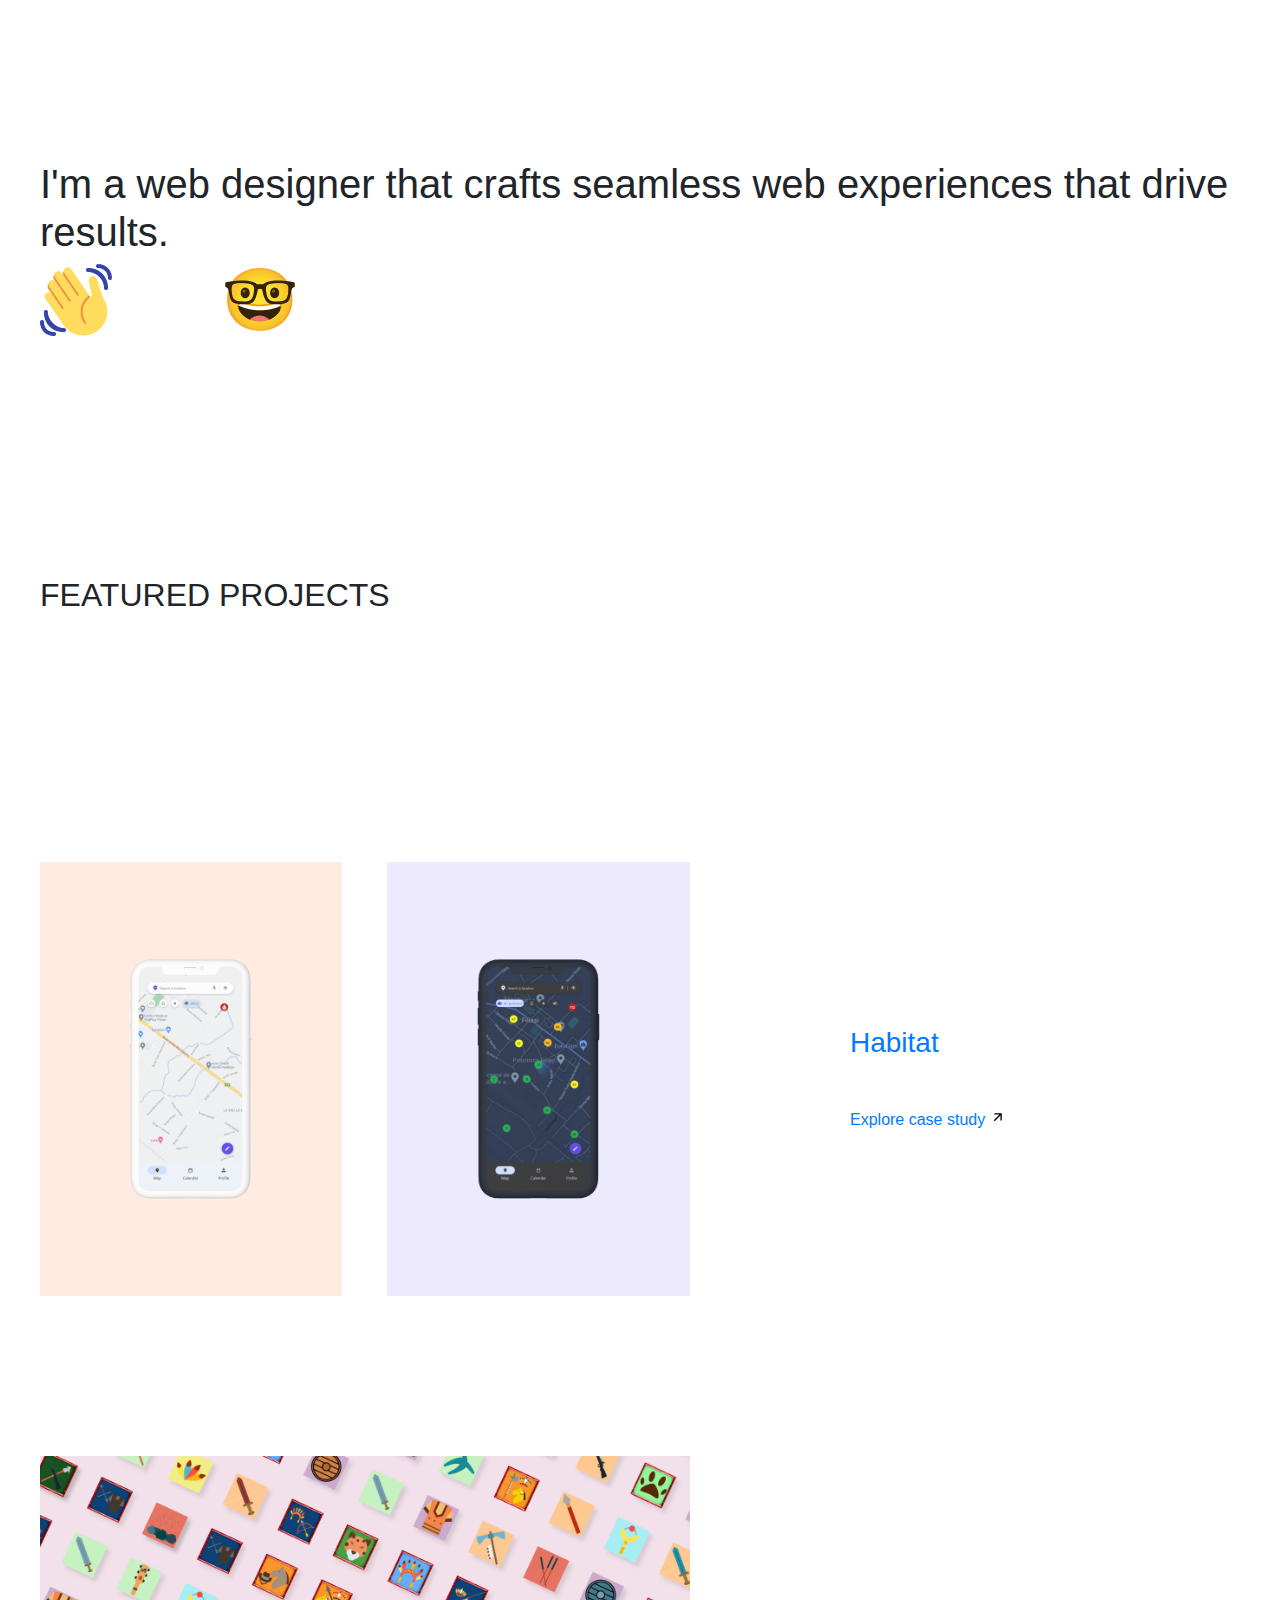
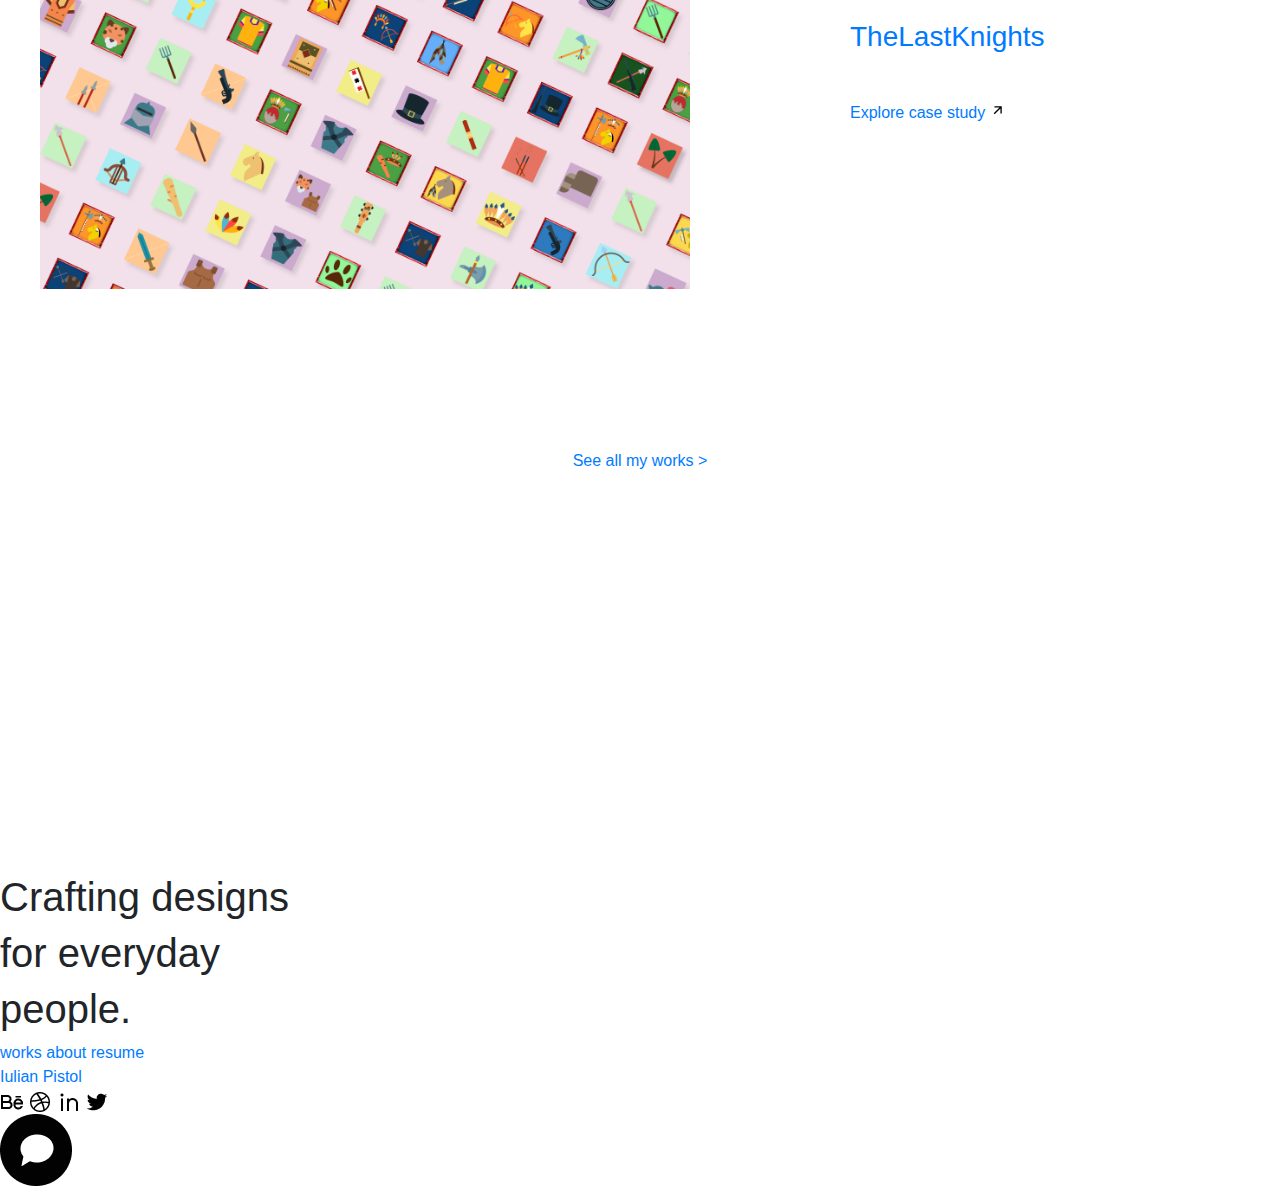
==== index.html @ 14c11fdb "Add files via upload" ====
<!DOCTYPE html>
<html lang="en" >
<head>
  <meta charset="UTF-8">
  <title>Iulian Pistol - Web Designer</title>
  <link rel="icon" type="image/x-icon" href="../assets/general/favicon.png"  alt="Iulian Pistol favicon logo">
  
  <link rel='stylesheet' href='https://cdnjs.cloudflare.com/ajax/libs/twitter-bootstrap/4.1.3/css/bootstrap.min.css'>
  <link rel='stylesheet' href='https://s3-us-west-2.amazonaws.com/s.cdpn.io/1462889/unicons.css'>
  <link rel="stylesheet" href="../css/index.css">
  <link rel="stylesheet" href="../css/style.css">
  <link rel="stylesheet" href="../css/intro.css">

  <link rel="stylesheet" href="../css/about.css">
  <link rel="stylesheet" href="../css/imgcursor.css">


  <style>
.index-featured-projects-section {
	display: flex;
	flex-direction: column;
	row-gap: 240px;
}

.index-featured-projects {
	display: flex;
	flex-direction: row;
	column-gap: 160px;

	align-items: center;
}

.index-featured-projects-title {
	display: flex !important;
	flex-direction: column;
	row-gap: 40px ;
    width: 600px;
    
}

.featured-flex-center {
    display: flex;
    flex-direction: column;
    row-gap: 160px;
    align-items: center;
    align-content: center;
}

.featured-img {
    max-width: 1000px;
    width: 100%;
    height: auto;
}


@media only screen and (max-width: 700px) {
    .index-featured-projects {
	display: flex;
	flex-direction: column-reverse;
	row-gap: 80px;
    align-items: center;
}

.index-featured-projects-title {
    width: 400px;
    
}

h1 {
        font-size: 56px;
    }
    
    h2 {
        font-size: 48px;
    }
} 

  </style>
</head>
<body>
<main>
    <section class="flex-center title-delay">

        <h1>I'm a web designer that crafts seamless web experiences that drive results.</h1>
    
        <img src="../assets/general/hello.png" alt="Hello emoticon">
    
        <!-- <a target="_blank" href="assets/general/iulian_pistol_cv.pdf" class="primary-button hover-target" style="margin-top: 40px;">Download my resume ></a> -->
    
    </section>   


<section class="index-featured-projects-section">
    <h2 class="reveal" style="margin-top: 80px;">FEATURED PROJECTS</h2>


    <div class="featured-flex-center">
                    <article class="reveal index-featured-projects">
                        <a href="../works/habitat.html" class="simple-button hover-target"><img class="featured-img" src="../assets/works/habitat/mockup-hands.png" alt="Habitat case study"></a>

                        <div class="index-featured-projects-title">
                            <a href="../works/habitat.html" class="simple-button hover-target">
                                <h3>Habitat</h3>
                                <!-- <p class="flex-row-center"><span>Branding</span><span>Mobile app design</span><span>Website design</span></p> -->
                            </a>
                            <a href="../works/habitat.html" class="flex-grid-button hover-target"><span>Explore case study</span> <svg width="16" height="16" viewBox="0 0 16 16" fill="none" xmlns="http://www.w3.org/2000/svg">
                                <path d="M10.4379 6.50478L4.70001 12.2427L3.7572 11.2999L9.49514 5.56197L4.43791 5.56197L4.43791 4.22884L11.7711 4.22884L11.7711 11.562L10.4379 11.562L10.4379 6.50478Z" fill="black"/>
                                </svg></a>
                        </div>

                    </article>

                    <article class="reveal index-featured-projects">
                        <a href="../works/tlk.html" class="simple-button hover-target"><img class="featured-img" src="../assets/works/tlk/icons.png" alt="TheLastKnights case study"></a>

                        <div class="index-featured-projects-title">
                            <a href="../works/tlk.html" class="simple-button hover-target">
                                <h3>TheLastKnights</h3>
                                <!-- <p class="flex-row-center"><span>Branding</span><span>Mobile app design</span><span>Website design</span></p> -->
                            </a>
                            <a href="../works/tlk.html" class="flex-grid-button hover-target"><span>Explore case study</span> <svg width="16" height="16" viewBox="0 0 16 16" fill="none" xmlns="http://www.w3.org/2000/svg">
                                <path d="M10.4379 6.50478L4.70001 12.2427L3.7572 11.2999L9.49514 5.56197L4.43791 5.56197L4.43791 4.22884L11.7711 4.22884L11.7711 11.562L10.4379 11.562L10.4379 6.50478Z" fill="black"/>
                                </svg></a>
                        </div>

                    </article>



                    <a href="works.html" class="primary-button hover-target">See all my works ></a>

    </div>            

</section>







</main>


	<!-- Intro Animation
	================================================== -->
	<div class="intro">
		<div class="intro-text">
            <h1 class="hide">
                <span class="text">Crafting designs</span>
              </h1>
              <h1 class="hide">
                <span class="text">for everyday</span>
              </h1>
              <h1 class="hide">
                <span class="text">people.</span>
              </h1>
		</div>
	  </div>
	  <div class="slider"></div>
		
	<!-- Page cursor
	================================================== -->
	
	<div class='cursor' id="cursor"></div>
	<div class='cursor2' id="cursor2"></div>
	<div class='cursor3' id="cursor3"></div> 
		
	<!-- Right Navigation
	================================================== -->
	<div class="right-navigation hover-target nav-delay">
		<a href="works.html" class="menu-item hover-target">works</a>
		<a href="about.html" class="menu-item hover-target">about</a>
		<a target="_blank" href="assets/general/iulian_pistol_cv.pdf" class="menu-item hover-target">resume</a>
	</div>

	<!-- <a href="https://front.codes" class="right-navigation hover-target" target="_blank"><img src="https://assets.codepen.io/1462889/fcy.png" alt=""></a> -->

	<!-- Logo
	================================================== -->
	<a href="index.html" class="left-logo hover-target logo-delay">Iulian Pistol</a>

	<!-- Social media icons
	================================================== -->

	<div class="bottom-left social-media socials-delay">
		<a target="_blank" href="https://www.behance.net/iulian-pistol" class="socials hover-target"><img src="assets/general/icons/behance.png" alt="Behance social media"></a>
		<a target="_blank" href="https://dribbble.com/Amnael" class="socials hover-target"><img src="assets/general/icons/dribbble.png" alt="Dribble social media"></a>
		<a target="_blank" href="https://www.linkedin.com/in/iulian-pistol-846741130" class="socials hover-target"><img src="assets/general/icons/linkedin.png" alt="Linkedin social media"></a>
		<a target="_blank" href="https://twitter.com/iulianpistol" class="socials hover-target"><img src="assets/general/icons/twitter.png" alt="Twitter social media"></a>
	</div>
			
	<!-- Contact icon
	================================================== -->
	
	<div class="bottom-right contact-delay">								
			<a target="_blank" href="mailto:pistol.iulian2@gmail.com" class="hover-target"><img src="assets/general/icons/contactbubble.png" alt="Contact me"></a>
	</div>
<!-- Slider JS -->
  <script src='https://cdnjs.cloudflare.com/ajax/libs/jquery/3.3.1/jquery.min.js'></script>
  <script  src="./js/slider.js"></script>

<!-- Intro Animation JS -->
  <script
  src="https://cdnjs.cloudflare.com/ajax/libs/gsap/3.5.1/gsap.min.js"
  integrity="sha512-IQLehpLoVS4fNzl7IfH8Iowfm5+RiMGtHykgZJl9AWMgqx0AmJ6cRWcB+GaGVtIsnC4voMfm8f2vwtY+6oPjpQ=="
  crossorigin="anonymous"></script>
<script src="./js/intro.js"></script>

<script src="./js/imgcursor.js"></script>

</body>
</html>
---- css/about.css ----
/* About page */
main {
    display: flex;
    flex-direction: column;
    row-gap: 160px;
    margin: 160px 40px;
    padding-bottom: 240px;
}



.flex-col-left {
    display: flex;
    flex-direction: row;
    column-gap: 360px;
    align-items: flex-start;
}

.flex-grid-col {
    display: flex;
    flex-direction: column;
    row-gap: 80px;

    max-width: 650px;
}

.flex-subgrid {
    display: flex;
    flex-direction: column;
    row-gap: 40px;
}

.flex-sub-subgrid {
    display: flex;
    flex-direction: row;
    column-gap: 40px;
}

.flex-row-left {
    display: flex;
    flex-direction: column;
    row-gap: 80px;
}


/* Training */

hr {
    color: var(--grey);
    width: 100%;
}


.hover-class:hover {
    padding-left: 40px;
    padding-right: 40px;

}

.flex-row-arrow{
    display: flex;
    flex-direction: row;
    justify-content: space-between;
    align-items: center;
    cursor: pointer;
}

.flex-col-24{
    display: flex;
    flex-direction: column;
    row-gap: 24px;
}


h2 {
    margin-left: 0;
}

.grey-text {
    color: #7B797B;
    font-size: 24px;
}


h5 {
    font-size: 32px;
    line-height: 8px;
}

.work-category {
    font-family: 'GTCineTypeRegular', sans-serif;
    font-size: 12px;
    line-height: 8px;
}



@media only screen and (max-width: 600px) {
    .flex-col-left {
        display: flex;
        flex-direction: column;
        row-gap: 160px;
    }
}
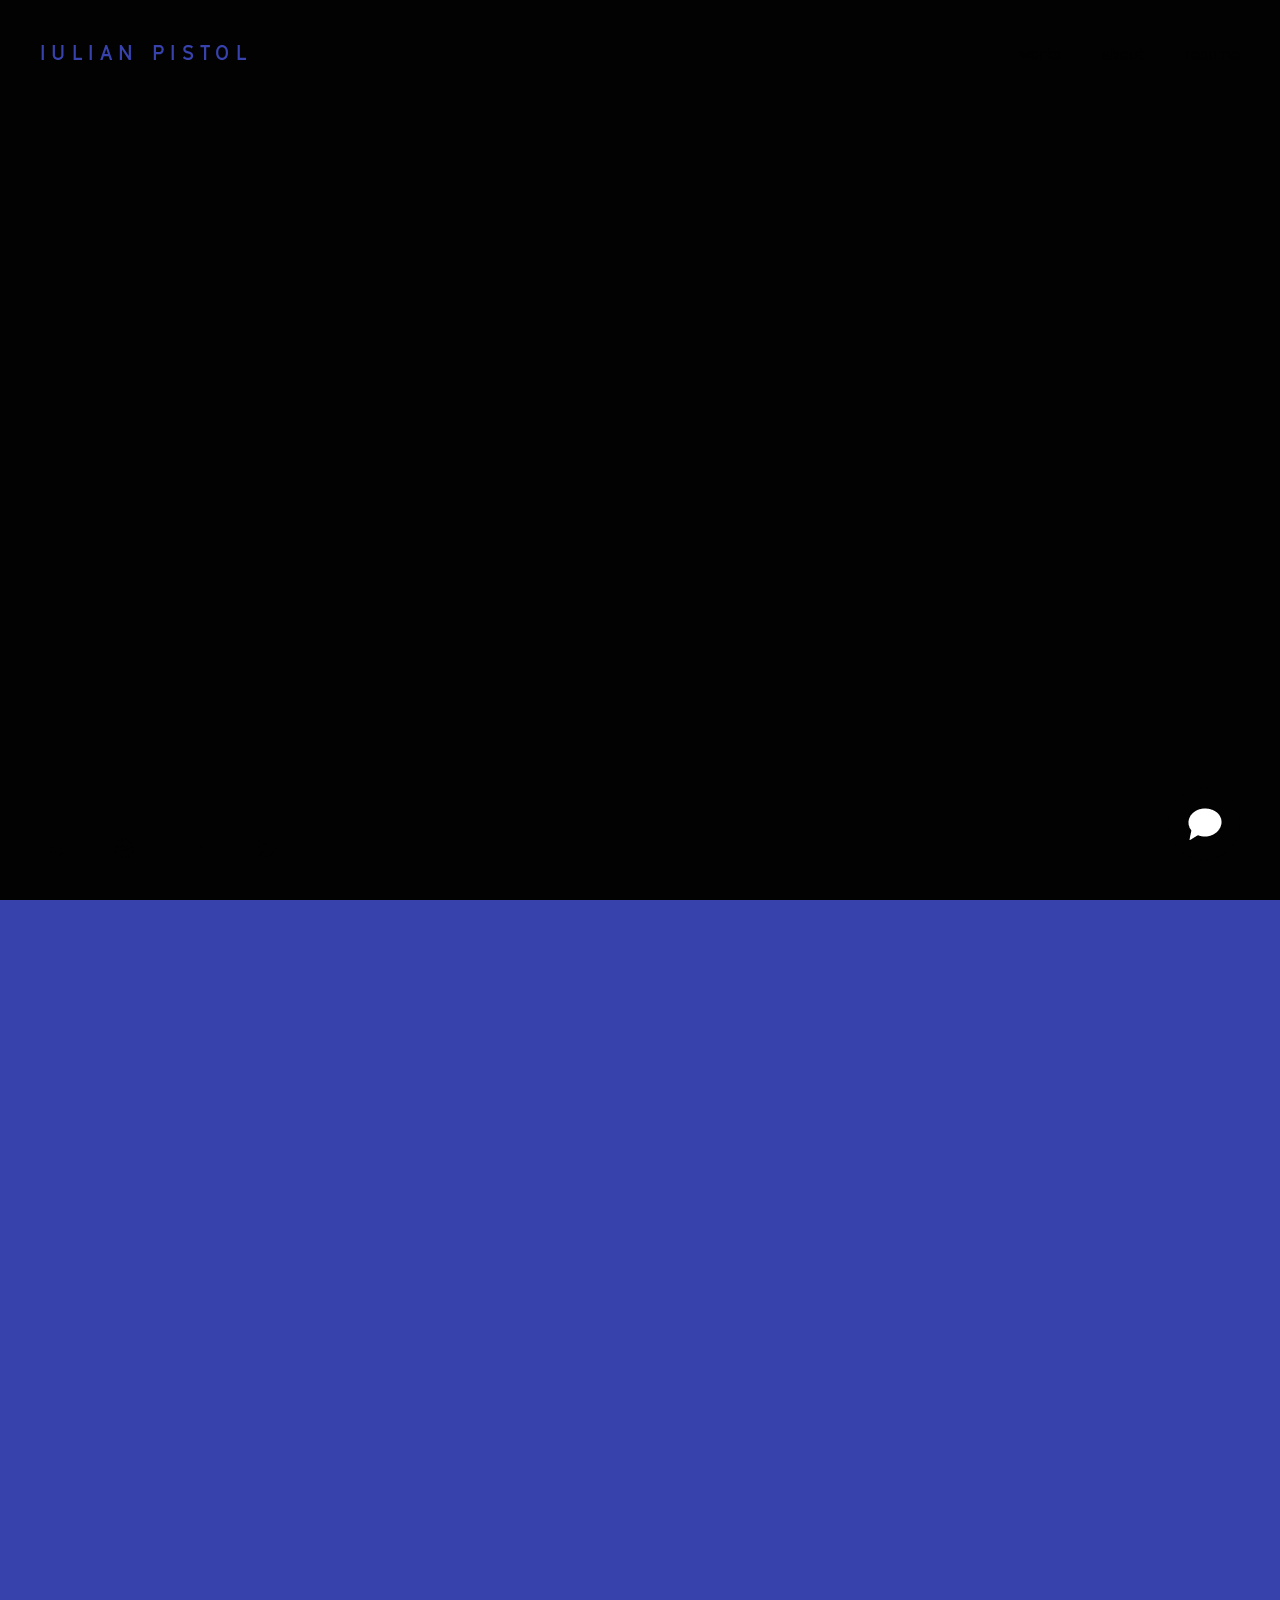
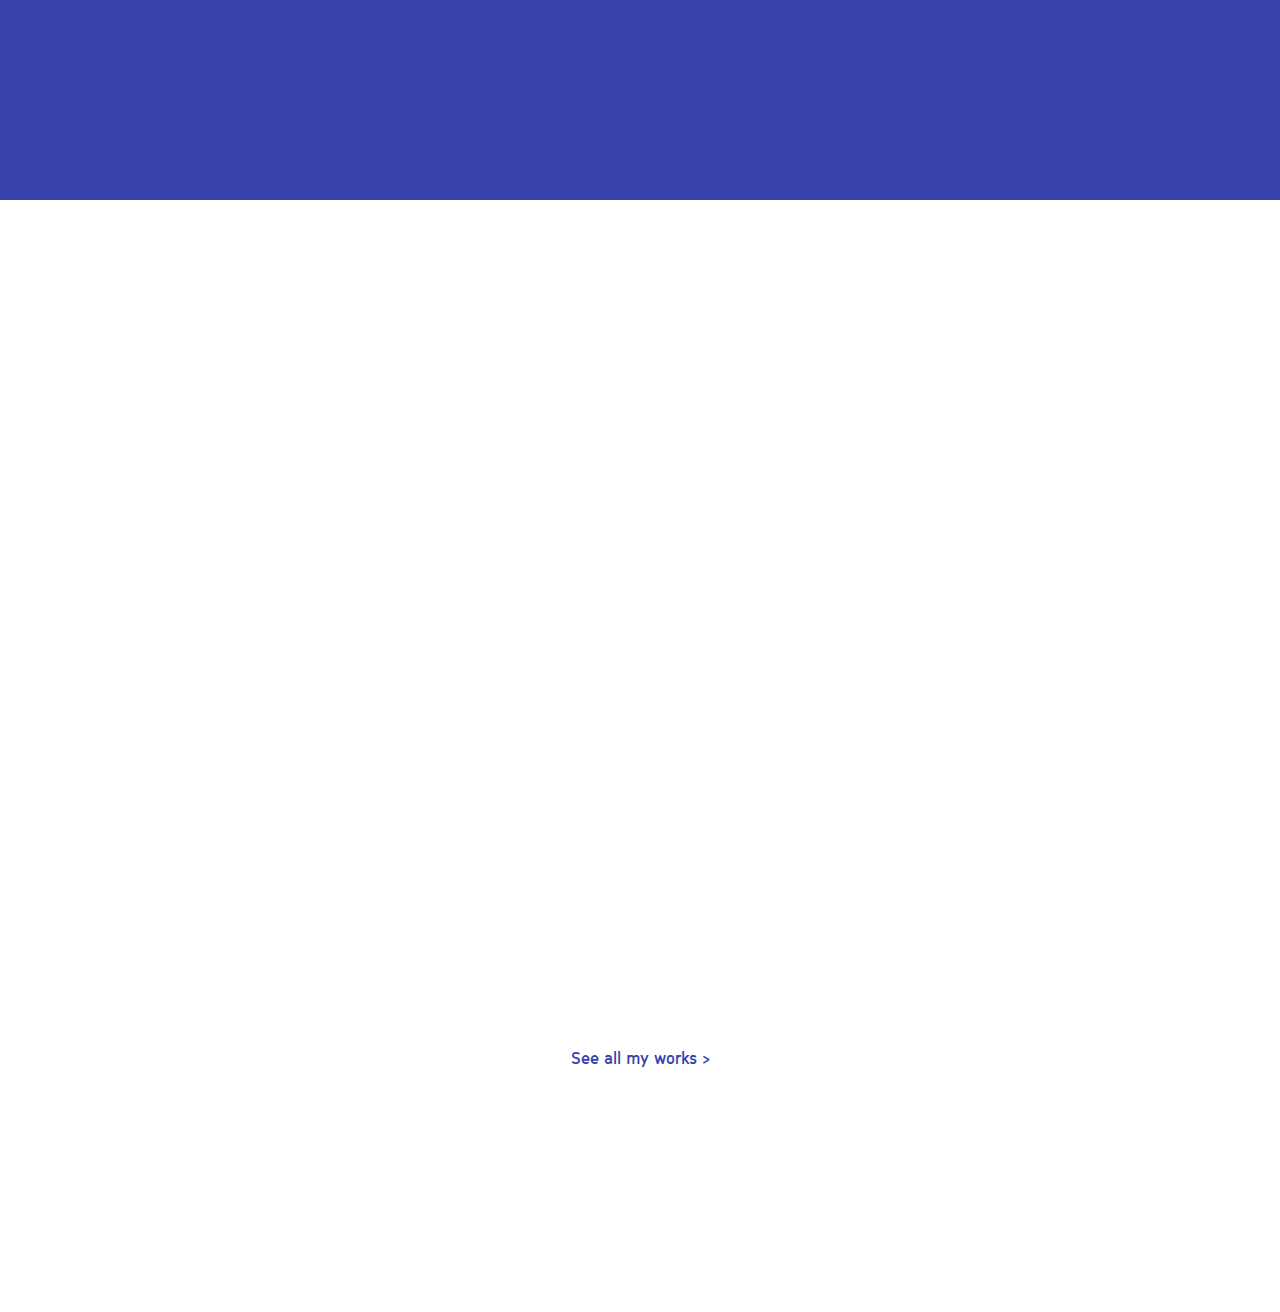
==== commit 13bb3b2c: "Add files via upload" ====
--- a/index.html
+++ b/index.html
@@ -16,6 +16,43 @@
 
 
   <style>
+
+
+@media (min-width: 300px) and (max-width: 700px) {
+
+.index-featured-projects {
+    display: flex;
+    flex-direction: column-reverse !important;
+    row-gap: 80px !important;
+    align-items: center;
+}
+
+.index-featured-projects-title {
+    width: auto;   
+}
+
+h1 {
+    font-size: 56px;
+}
+    
+h2 {
+        font-size: 48px;
+} 
+
+.switchup {
+    display: flex;
+    flex-direction: column-reverse !important;
+    row-gap: 80px !important;
+    align-items: center;
+}
+
+}
+
+
+
+
+
+
 .index-featured-projects-section {
 	display: flex;
 	flex-direction: column;
@@ -34,7 +71,7 @@
 	display: flex !important;
 	flex-direction: column;
 	row-gap: 40px ;
-    width: 600px;
+    max-width: 600px;
     
 }
 
@@ -53,27 +90,7 @@
 }
 
 
-@media only screen and (max-width: 700px) {
-    .index-featured-projects {
-	display: flex;
-	flex-direction: column-reverse;
-	row-gap: 80px;
-    align-items: center;
-}
-
-.index-featured-projects-title {
-    width: 400px;
-    
-}
-
-h1 {
-        font-size: 56px;
-    }
-    
-    h2 {
-        font-size: 48px;
-    }
-} 
+ 
 
   </style>
 </head>
@@ -95,7 +112,7 @@
 
 
     <div class="featured-flex-center">
-                    <article class="reveal index-featured-projects">
+                    <article class="reveal index-featured-projects switchup">
                         <a href="../works/habitat.html" class="simple-button hover-target"><img class="featured-img" src="../assets/works/habitat/mockup-hands.png" alt="Habitat case study"></a>
 
                         <div class="index-featured-projects-title">
@@ -110,12 +127,12 @@
 
                     </article>
 
-                    <article class="reveal index-featured-projects">
+                    <article class="reveal index-featured-projects switchup">
                         <a href="../works/tlk.html" class="simple-button hover-target"><img class="featured-img" src="../assets/works/tlk/icons.png" alt="TheLastKnights case study"></a>
 
                         <div class="index-featured-projects-title">
                             <a href="../works/tlk.html" class="simple-button hover-target">
-                                <h3>TheLastKnights</h3>
+                                <h3>The Last Knights</h3>
                                 <!-- <p class="flex-row-center"><span>Branding</span><span>Mobile app design</span><span>Website design</span></p> -->
                             </a>
                             <a href="../works/tlk.html" class="flex-grid-button hover-target"><span>Explore case study</span> <svg width="16" height="16" viewBox="0 0 16 16" fill="none" xmlns="http://www.w3.org/2000/svg">
@@ -187,7 +204,7 @@
 		<a target="_blank" href="https://www.behance.net/iulian-pistol" class="socials hover-target"><img src="assets/general/icons/behance.png" alt="Behance social media"></a>
 		<a target="_blank" href="https://dribbble.com/Amnael" class="socials hover-target"><img src="assets/general/icons/dribbble.png" alt="Dribble social media"></a>
 		<a target="_blank" href="https://www.linkedin.com/in/iulian-pistol-846741130" class="socials hover-target"><img src="assets/general/icons/linkedin.png" alt="Linkedin social media"></a>
-		<a target="_blank" href="https://twitter.com/iulianpistol" class="socials hover-target"><img src="assets/general/icons/twitter.png" alt="Twitter social media"></a>
+		<a target="_blank" href="https://twitter.com/pistol-iulian" class="socials hover-target"><img src="assets/general/icons/twitter.png" alt="Twitter social media"></a>
 	</div>
 			
 	<!-- Contact icon
@@ -205,6 +222,7 @@
   src="https://cdnjs.cloudflare.com/ajax/libs/gsap/3.5.1/gsap.min.js"
   integrity="sha512-IQLehpLoVS4fNzl7IfH8Iowfm5+RiMGtHykgZJl9AWMgqx0AmJ6cRWcB+GaGVtIsnC4voMfm8f2vwtY+6oPjpQ=="
   crossorigin="anonymous"></script>
+  
 <script src="./js/intro.js"></script>
 
 <script src="./js/imgcursor.js"></script>
--- a/css/index.css
+++ b/css/index.css
@@ -0,0 +1,543 @@
+:root {
+	--white: #ffffff;
+	--black: #020202;
+	--blue: #3742AD;
+	/* --grey: #d3cccc; */
+	--grey: #f2f2f2;
+
+	--dark-blue: #5d5d61;
+	--dark-light: #424455;
+	--red: #da2c4d;
+	--yellow: #f8ab37;
+}
+
+@font-face {
+	font-family: GTCineTypeBold;
+	src: url(../assets/font/GT-Cinetype-Bold.ttf);
+}
+
+@font-face {
+	font-family: GTCineTypeRegular;
+	src: url(../assets/font/GT-Cinetype-Regular.ttf);
+}
+
+@font-face {
+	font-family: TIMMONSNY;
+	src: url(../assets/font/TIMMONSNY.ttf);
+}
+
+/* #Primary
+================================================== */
+
+body{
+	width: 100%;
+	height: 100vh;
+	background: var(--white);
+	color: var(--black);
+	overflow-x: hidden;
+    font-family: 'GTCineTypeBold', sans-serif;
+	font-size: 16px;
+	line-height: 28px;
+	-webkit-transition: all 300ms linear;
+	transition: all 300ms linear; 
+}
+
+p{
+	font-size: 16px;
+	line-height: 28px;
+	-webkit-transition: all 300ms linear;
+	transition: all 300ms linear; 
+}
+
+a {
+	color: var(--black);
+	text-decoration: none;
+	font-family: 'GTCineTypeBold', sans-serif;
+}
+
+a:hover {
+	text-decoration: none;
+	color: var(--black);
+}
+::selection {
+	color: var(--white);
+	background-color: var(--black);
+}
+::-moz-selection {
+	color: var(--white);
+	background-color: var(--black);
+}
+mark{
+	color: var(--white);
+	background-color: var(--black);
+}
+.color-yellow {
+    color: var(--yellow);
+}
+.size-18{
+    font-size: 18px;
+}
+.opacity-40{
+	opacity: 0.4;
+}
+.opacity-60{
+	opacity: 0.6;
+}
+.section {
+    position: relative;
+	width: 100%;
+	display: block;
+	z-index: 30 !important;
+}
+.over-hide {
+    overflow: hidden;
+}
+.padding-top-bottom {
+	padding-top: 90px;
+	padding-bottom: 90px;
+}
+.hero-center-section{
+	position: fixed;
+	top: 50%;
+	left: 0;
+	width: 100%;
+	z-index: 10;
+	transform: translateY(-50%);
+	opacity: 0;
+	-webkit-transition: all 300ms linear;
+	transition: all 300ms linear; 
+}
+.hero-center-section.show{
+	opacity: 1;
+}
+.hero-center-section .left-text{
+	position: absolute;
+	top: -50%;
+	left: 40px !important;
+	height: 200%;
+	z-index: 1;
+	text-align: center;    
+	-webkit-writing-mode: vertical-lr;
+	writing-mode: vertical-lr;
+	font-size: 16px;
+	line-height: 1;
+	color: var(--black);
+	line-height: 1;
+	-webkit-transition: all 300ms linear;
+	transition: all 300ms linear; 
+}
+.hero-center-section.show .left-text{
+	left: 0;
+}
+
+.z-bigger {
+	z-index: 30 !important;
+}
+
+.img-wrap {
+	position: relative;
+	width: 100%;
+	overflow: hidden;
+	border-radius: 4px;
+	box-shadow: 0 3px 5px rgba(0, 0, 0, 0.02);
+	display: block;
+	transform: scale(1.03);
+	-webkit-transition: all 300ms linear;
+	transition: all 300ms linear; 
+}
+.hero-center-section.show .img-wrap{
+	transform: scale(1);
+}
+.img-wrap img {
+	width: 100%;
+	height: auto;
+	display: block;
+}
+
+/* #Cursor
+================================================== */
+.cursor,
+.cursor2,
+.cursor3{
+	position: fixed;
+	border-radius: 50%;	
+	transform: translateX(-50%) translateY(-50%);
+	pointer-events: none;
+	left: -100px;
+	top: 50%;
+	mix-blend-mode: difference;
+	-webkit-transition: all 300ms linear;
+	transition: all 300ms linear; 
+	z-index: 9999999;
+}
+.cursor{
+	background-color: var(--white);
+	height: 0;
+	width: 0;
+	z-index: 9999999;
+}
+.cursor2,.cursor3{
+	height: 36px;
+	width: 36px;
+	z-index:99998;
+	-webkit-transition:all 0.3s ease-out;
+	transition:all 0.3s ease-out
+}
+.cursor2.hover,
+.cursor3.hover{
+	-webkit-transform:scale(2) translateX(-25%) translateY(-25%);
+	transform:scale(2) translateX(-25%) translateY(-25%);
+	border:noneș
+}
+.cursor2{
+	border: 2px solid var(--white);
+	box-shadow: 0 0 12px rgba(255, 255, 255, 0.2);
+}
+.cursor2.hover{
+	background: rgba(255,255,255,1);
+	box-shadow: 0 0 0 rgba(255, 255, 255, 0.2);
+}
+
+.left-logo {
+	position: fixed;
+    top: 40px;
+    left: 40px;
+    z-index: 20000;
+    cursor: pointer;
+	font-size: 20px;
+	line-height: 24px;
+	text-transform: uppercase;
+	line-height: 24px;
+	letter-spacing: 0.32em;
+	color: var(--blue);
+
+	z-index: 10000;
+}
+
+.left-logo:hover {
+	color: var(--black);
+}
+
+.right-navigation {
+	position: fixed;
+    top: 40px;
+    right: 40px;
+    z-index: 30000;
+    cursor: pointer;
+    color: var(--white);
+
+	display: flex;
+	flex-direction: row;
+	column-gap: 40px;
+}
+
+
+/* .right-navigation img{
+	width: 100%;
+	height: auto;
+	display: block;
+} */
+
+
+.slide-buttons{
+	position: relative;
+	padding: 0;
+	margin: 0 auto;
+	text-align: center;
+ 	 width: 750px;
+  	max-width: 100%;
+	padding-left: 20px;
+	padding-right: 20px;
+	list-style: none;
+}
+.slide-buttons li{
+	position: relative;
+	padding: 0;
+	margin: 0 auto;
+	text-align: center;
+	margin: 60px 0;
+	display: block;
+	list-style: none;
+	-webkit-transition: all 300ms linear;
+	transition: all 300ms linear; 
+}
+.slide-buttons li a{
+	position: relative;
+	display: inline-block;
+	font-weight: 900;
+	font-size: 88px;
+	line-height: 1;
+	text-transform: uppercase;
+	-webkit-text-stroke: 2px var(--black);
+    text-stroke: 2px var(--black);
+    -webkit-text-fill-color: transparent;
+    text-fill-color: transparent;
+    color: transparent;
+	opacity: 0.3;
+	-webkit-transition: all 300ms linear;
+	transition: all 300ms linear; 
+}
+.slide-buttons li.active a{
+	opacity: 1;
+}
+.slide-buttons li a:hover{
+	text-decoration: none;
+}
+.slide-buttons li a:focus,
+.slide-buttons li a:active{
+	border: none;
+	outline: none;
+	box-shadow: none;
+}
+.slide-buttons li a::before {
+	position: absolute;
+	top: 0;
+	left: 0;
+	font-weight: 900;
+	font-size: 88px;
+	line-height: 1;
+	overflow: hidden;
+	text-transform: uppercase;
+	padding: 0;
+	max-height: 0;
+	-webkit-text-stroke: transparent;
+    text-stroke: transparent;
+    -webkit-text-fill-color: var(--black);
+    text-fill-color: var(--black);
+	color: var(--white);
+	content: attr(data-hover);
+	-webkit-transition: max-height 0.4s;
+	-moz-transition: max-height 0.4s;
+	transition: max-height 0.4s;
+}
+.slide-buttons li.active a::before,
+.slide-buttons li a:active::before,
+.slide-buttons li a:focus::before {
+	max-height: 100%;
+}
+
+.bottom-left{
+	position: fixed;
+	bottom: 40px;
+	left: 40px;
+	z-index: 1000;
+}
+
+.social-media {
+	display: flex;
+	flex-direction: row;
+	column-gap: 48px;
+}
+
+.bottom-right{
+	position: fixed;
+	bottom: 40px;
+	right: 40px;
+	z-index: 1000;
+}
+.switch,
+.circle {
+	-webkit-transition: all 300ms linear;
+	transition: all 300ms linear; 
+} 
+.switch {
+	width: 80px;
+	height: 4px;
+	border-radius: 27px;
+	background-image: linear-gradient(298deg, var(--red), var(--yellow));
+	position: relative;
+	display: block;
+	margin: 0 auto;
+	text-align: center;
+	opacity: 1;
+	transform: translate(0);
+    transition: all 300ms linear;
+    transition-delay: 1900ms;
+}
+.circle {
+	cursor: pointer;
+	position: absolute;
+	top: 50%;
+	transform: translateY(-50%);
+	left: 0;
+	width: 40px;
+	height: 40px;
+	border-radius: 50%;
+	background: var(--dark-light);
+	box-shadow: 0 4px 4px rgba(26,53,71,0.25), 0 0 0 1px rgba(26,53,71,0.07);
+}
+.circle:hover {
+	box-shadow: 0 8px 8px rgba(26,53,71,0.25), 0 0 0 1px rgba(26,53,71,0.07);
+}
+.circle:before {
+	position: absolute;
+	font-family: 'unicons';
+	content: '\eac1';
+	top: 0;
+	left: 0;
+	z-index: 2;
+	font-size: 20px;
+	line-height: 40px;
+	text-align: center;
+	width: 100%;
+	height: 40px;
+	opacity: 1;
+	color: var(--grey);
+	-webkit-transition: all 300ms linear;
+	transition: all 300ms linear; 
+}
+.circle:after {
+	position: absolute;
+	font-family: 'unicons';
+	content: '\eb8f';
+	top: 0;
+	left: 0;
+	z-index: 2;
+	font-size: 20px;
+	line-height: 40px;
+	text-align: center;
+	width: 100%;
+	height: 40px;
+	color: var(--yellow);
+	opacity: 0;
+	-webkit-transition: all 300ms linear;
+	transition: all 300ms linear; 
+}
+.switched {
+}
+.switched .circle {
+	left: 40px;
+	box-shadow: 0 4px 4px rgba(26,53,71,0.25), 0 0 0 1px rgba(26,53,71,0.07);
+	background: var(--dark);
+}
+.switched .circle:hover {
+	box-shadow: 0 8px 8px rgba(26,53,71,0.25), 0 0 0 1px rgba(26,53,71,0.07);
+}
+.switched .circle:before {
+	opacity: 0;
+}
+.switched .circle:after {
+	opacity: 1;
+}
+body.light{
+	background: var(--white);
+}
+body.light p{
+	color: var(--dark-blue);
+}
+body.light h3{
+	color: var(--dark);
+}
+body.light .cursor,
+body.light .cursor2,
+body.light .cursor3{
+	mix-blend-mode: difference;
+	z-index: 9999999 !important;
+}
+body.light .cursor.hover,
+body.light .cursor2.hover,
+body.light .cursor3.hover{
+}
+body.light .cursor{
+	background-color: var(--blue);
+}
+body.light .cursor2{
+	height: 16px;
+	width: 16px;
+	background-color: var(--blue);
+	box-shadow: 0 0 12px rgba(0, 0, 0, 0.2);
+	mix-blend-mode: difference;
+	border-color: transparent;
+}
+body.light .cursor.hover,
+body.light .cursor2.hover,
+body.light .cursor3.hover{
+	opacity: 0;
+}
+body.light .cursor2.hover{
+	background: var(--blue);
+	box-shadow: 0 0 0 rgba(0, 0, 0, 0.2);
+}
+body.light .slide-buttons li a{
+	-webkit-text-stroke: 2px var(--dark-blue);
+    text-stroke: 2px var(--dark-blue);
+    -webkit-text-fill-color: transparent;
+    text-fill-color: transparent;
+    color: transparent;
+	opacity: 1;
+}
+body.light .slide-buttons li a::before {
+	-webkit-text-stroke: transparent;
+    text-stroke: transparent;
+    -webkit-text-fill-color: var(--dark-blue);
+    text-fill-color: var(--dark-blue);
+	color: var(--dark-blue);
+}
+/* body.light .hero-center-section.show{
+	margit-top: 0;
+	opacity: 0.9;
+} */
+body.light .hero-center-section .left-text{
+    color: rgba(0,0,0,.16);
+    background: linear-gradient(90deg, rgba(0,0,0,0), rgba(0,0,0,0.16)); 
+    -webkit-background-clip: text;
+    -webkit-text-fill-color: transparent;
+}
+
+/* #Media
+================================================== */
+
+
+@media (max-width: 1199px) { 
+	/* .hero-center-section .left-text{
+		font-size: 13vw;
+	} */
+	.slide-buttons li{
+		margin: 50px 0;
+	}
+	.slide-buttons li a{
+		font-size: 80px;
+	}
+	.slide-buttons li a::before {
+		font-size: 80px;
+	}	
+}
+
+@media (max-width: 991px) { 
+	/* .hero-center-section .left-text{
+		font-size: 16vw;
+	}
+} */
+
+@media (max-width: 767px) {
+	.cursor,
+	.cursor2,
+	.cursor3{
+		display: none;
+	}
+	.hero-center-section .left-text{
+		display: none;
+	}
+	.slide-buttons li{
+		margin: 40px 0;
+	}
+	.slide-buttons li a{
+		font-size: 60px;
+		font-weight: 700;
+	}
+	.slide-buttons li a::before {
+		font-size: 60px;
+		font-weight: 700;
+	}	
+}
+
+@media (max-width: 575px) {
+	.slide-buttons li a{
+		font-size: 50px;
+		font-weight: 700;
+	}
+	.slide-buttons li a::before {
+		font-size: 50px;
+		font-weight: 700;
+	}	
+}
--- a/css/style.css
+++ b/css/style.css
@@ -0,0 +1,131 @@
+/* html {
+    scroll-behavior: smooth;
+  } */
+  
+
+h1 {
+    font-size: 88px;
+    line-height: 104px;
+    text-align: center;
+
+    max-width: 1250px;
+}
+
+h2 {
+    font-family: 'TIMMONSNY', sans-serif;
+    font-size: 80px;
+    line-height: 80px;
+    letter-spacing: 0.08em;
+
+    color: var(--grey);
+    margin-left: 40px;
+    padding: 0;
+}
+
+h3 {
+    font-size: 72px;
+    line-height: 72px;
+}
+
+/* All the containers and flex containers */
+
+.section-container {
+    width: 100vw;
+    height: 100vh;
+
+    padding: 15vh 0;
+}
+
+
+.flex-center {
+    display: flex;
+    flex-direction: column;
+    row-gap: 40px;
+
+    align-items: center;
+    align-content: center;
+    justify-content: center;
+
+    margin-top: 10vh;
+}
+
+.flex-col-left {
+    display: flex;
+    flex-direction: column;
+    row-gap: 80px;
+}
+
+.featured-flex-grid {
+    display: flex;
+    flex-direction: column;
+    row-gap: 160px;
+}
+
+.flex-row-center {
+    display: flex;
+    flex-direction: row;
+    column-gap: 40px; 
+    align-items: center;
+}
+
+.align-featured-project {
+    margin-left: 25vw;
+}
+
+.align-button-center {
+    margin-left: 50vw;
+    width: 100%;
+    margin-top:80px;
+}
+
+
+
+
+/* Buttons */
+
+
+.primary-button {
+    color: var(--blue);
+}
+
+.primary-button:hover {
+    color: var(--black);
+}
+
+ @media screen and (max-width: 1100px) and (min-width: 700px){
+
+    h1 {
+        font-size: 64px;
+    }
+    
+    h2 {
+        font-size: 56px;
+    }
+    
+}
+
+
+
+
+@media only screen and (max-width: 700px) {
+    
+    h1 {
+        font-size: 56px;
+    }
+    
+    h2 {
+        font-size: 48px;
+    }
+    
+    h5 {
+        font-size: 24px;
+    }
+
+
+    .flex-center {
+        margin-top: 25vh;
+    }
+
+
+    }
+    --- a/css/intro.css
+++ b/css/intro.css
@@ -0,0 +1,100 @@
+
+
+.intro {
+  background: var(--black);
+  position: fixed;
+  top: 0;
+  left: 0;
+  width: 100%;
+  height: 100%;
+  display: flex;
+  justify-content: center;
+  align-items: center;
+}
+.slider {
+  background: var(--blue);
+  position: fixed;
+  top: 0;
+  left: 0;
+  width: 100%;
+  height: 100%;
+  transform: translateY(100%);
+}
+
+.intro-text {
+  color: var(--white);
+  font-size: 88px;
+}
+
+.hide {
+  background: none;
+  overflow: hidden;
+}
+
+.hide span {
+  transform: translateY(100%);
+  display: inline-block;
+}
+
+
+
+/* On scroll animation */
+
+.reveal{
+  position: relative;
+  transform: translateY(150px);
+  opacity: 0;
+  transition: 1s all ease;
+}
+
+.reveal.active{
+  transform: translateY(0);
+  opacity: 1;
+}
+
+
+
+
+
+
+
+/* # Dot Cursor
+================================================== */
+
+* {
+	cursor: none;
+}
+.cursor {
+    --size: 8px;
+    height: var(--size);
+    width:  var(--size);
+    border-radius: 50%;
+    position: absolute;
+    z-index: 10000;
+    transform: translate(-50%, -50%);
+    pointer-events: none;
+}
+.cursor.cursor-shadow {
+    background-color: transparent;
+    border: 1px solid #fff;
+    --size: 40px;
+    transition: top .2s, left .2s,
+                width .2s, height .2s,
+                background-color .2s, border-color 0.2s;
+    transition-timing-function: ease-out;
+}
+.cursor.cursor-dot {
+    background: #7f6ed2;
+    transition: width .2s, height .2s;
+}
+.cursor-shadow.active {
+    --size: 80px;
+    border-color: rgba(255,255,255, 0);
+    background-color: rgba(255,255,255,.1);
+}
+.cursor-dot.active {
+	  --size: 0;
+}
+a {
+	  cursor: pointer;
+}
